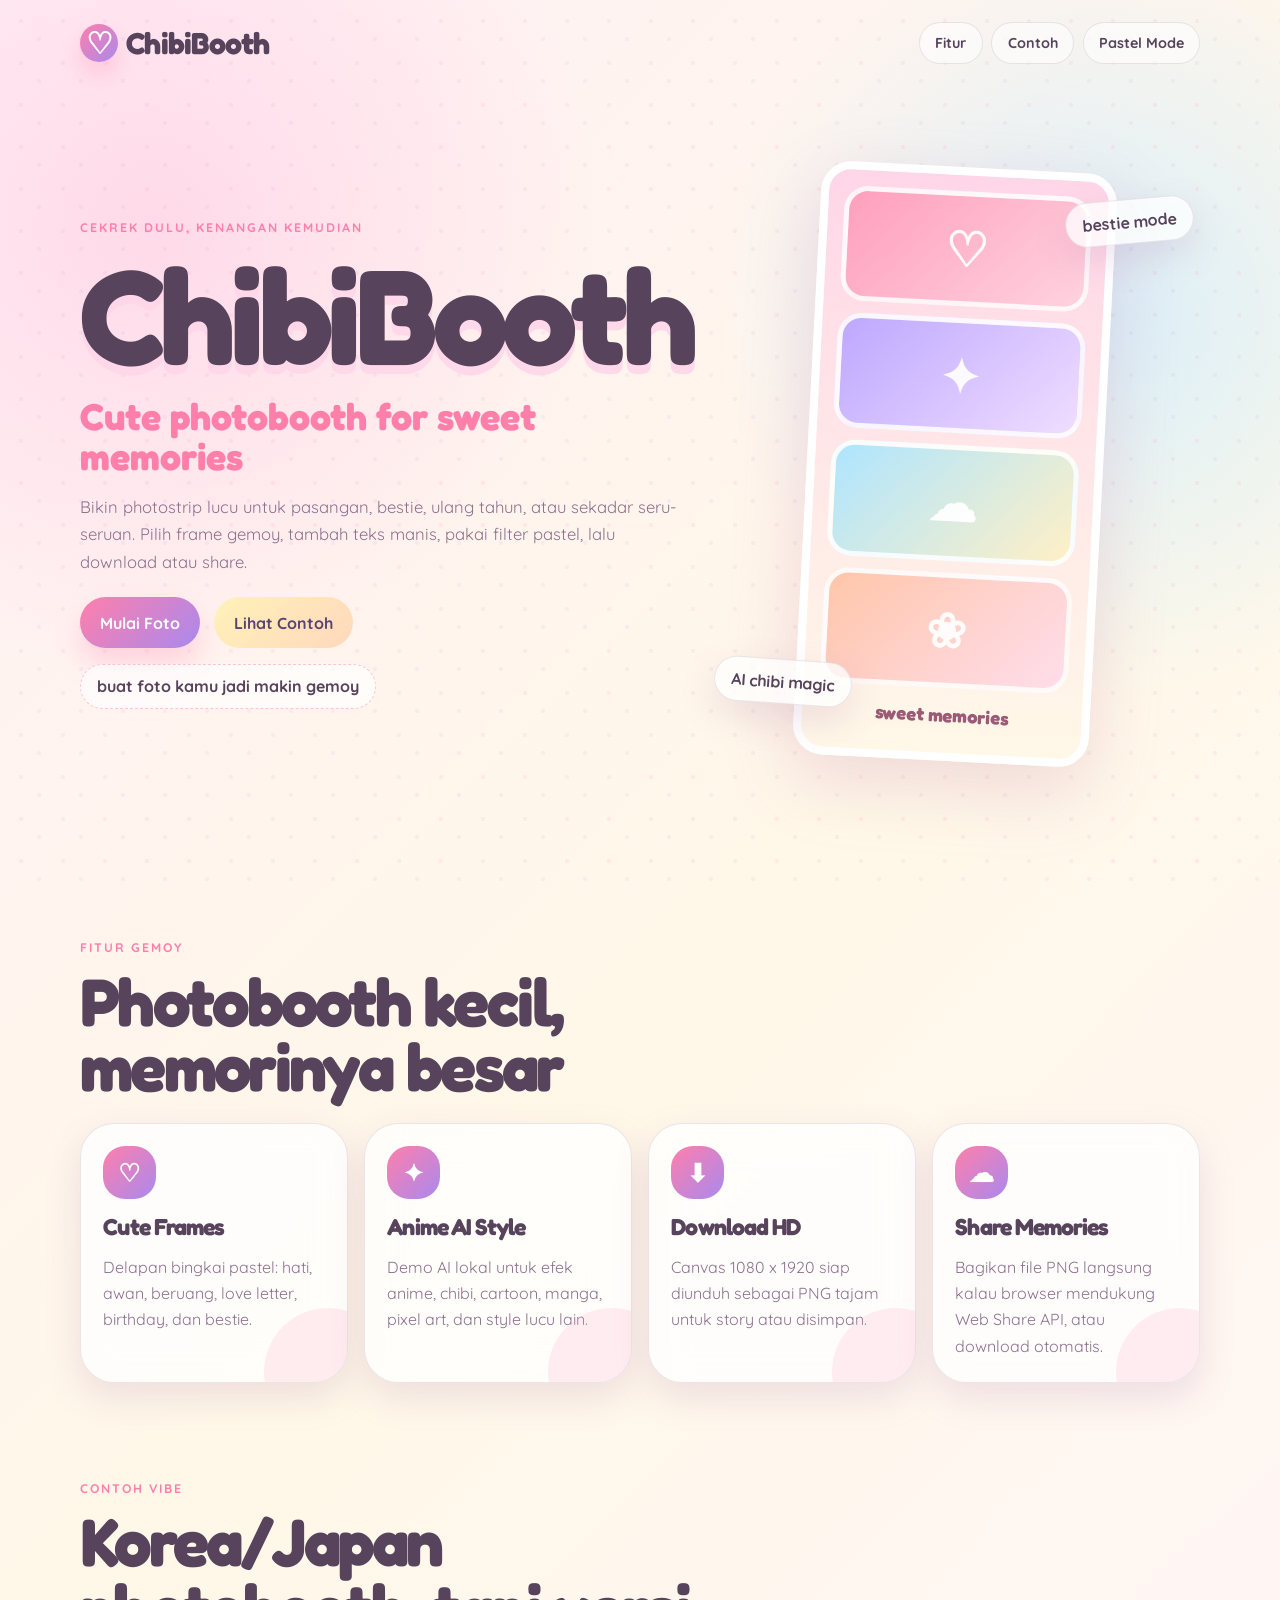
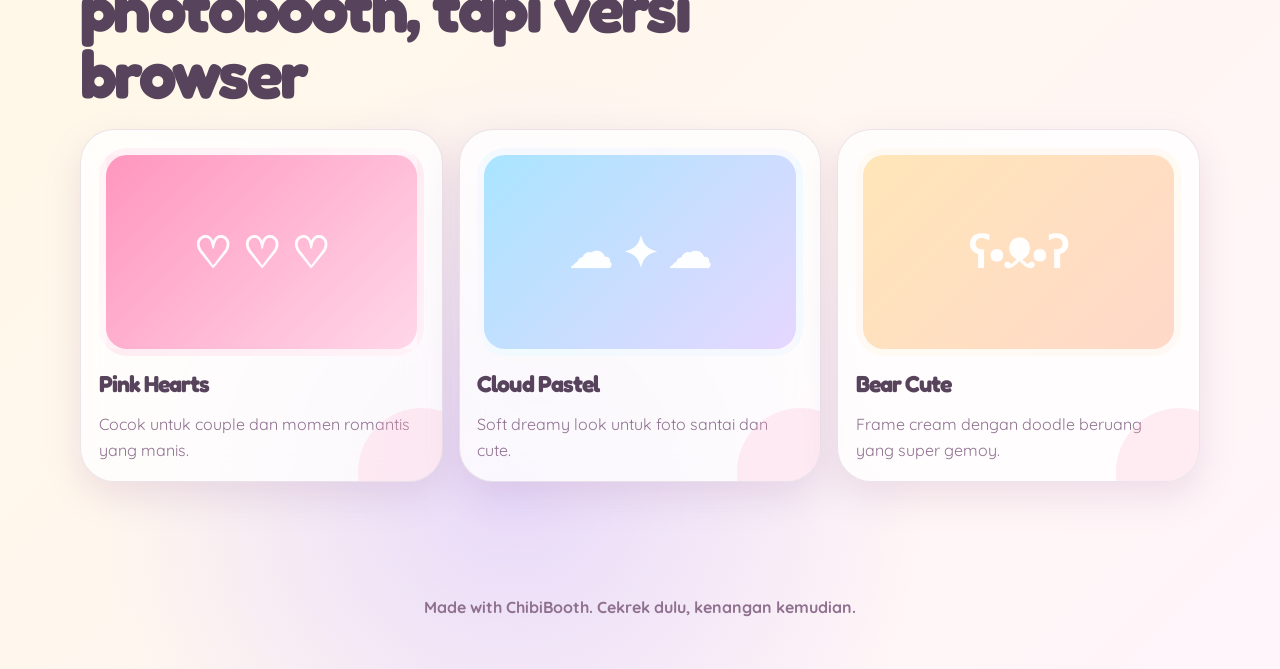
==== index.html @ d27483f0 "Versi Awal" ====
<!DOCTYPE html>
<html lang="id">
<head>
  <meta charset="UTF-8">
  <meta name="viewport" content="width=device-width, initial-scale=1.0">
  <meta name="description" content="ChibiBooth, cute online photobooth for sweet memories.">
  <title>ChibiBooth | Cute Photobooth Online</title>
  <link rel="preconnect" href="https://fonts.googleapis.com">
  <link rel="preconnect" href="https://fonts.gstatic.com" crossorigin>
  <link href="https://fonts.googleapis.com/css2?family=Fredoka:wght@500;600;700&family=Quicksand:wght@400;500;600;700&display=swap" rel="stylesheet">
  <link rel="stylesheet" href="css/style.css">
  <script defer src="js/main.js"></script>
</head>
<body class="landing-page">
  <header class="site-header">
    <a class="brand" href="index.html" aria-label="ChibiBooth home">
      <span class="brand-mark">♡</span>
      <span>ChibiBooth</span>
    </a>
    <nav class="header-actions" aria-label="Navigasi utama">
      <a href="#fitur">Fitur</a>
      <a href="#contoh">Contoh</a>
      <button class="theme-toggle" type="button" data-theme-toggle>Pastel Mode</button>
    </nav>
  </header>

  <main>
    <section class="hero">
      <div class="hero-copy">
        <p class="eyebrow">cekrek dulu, kenangan kemudian</p>
        <h1>ChibiBooth</h1>
        <p class="subtitle">Cute photobooth for sweet memories</p>
        <p class="hero-text">
          Bikin photostrip lucu untuk pasangan, bestie, ulang tahun, atau sekadar seru-seruan.
          Pilih frame gemoy, tambah teks manis, pakai filter pastel, lalu download atau share.
        </p>
        <div class="hero-actions">
          <a class="button button-primary" href="booth.html">Mulai Foto</a>
          <a class="button button-secondary" href="#contoh">Lihat Contoh</a>
        </div>
        <div class="microcopy">buat foto kamu jadi makin gemoy</div>
      </div>

      <div class="hero-preview" aria-label="Preview dummy photostrip ChibiBooth">
        <div class="floating-badge badge-top">bestie mode</div>
        <div class="photostrip-demo">
          <div class="demo-photo demo-photo-one">♡</div>
          <div class="demo-photo demo-photo-two">✦</div>
          <div class="demo-photo demo-photo-three">☁</div>
          <div class="demo-photo demo-photo-four">❀</div>
          <p>sweet memories</p>
        </div>
        <div class="floating-badge badge-bottom">AI chibi magic</div>
      </div>
    </section>

    <section class="feature-section" id="fitur">
      <div class="section-heading">
        <p class="eyebrow">fitur gemoy</p>
        <h2>Photobooth kecil, memorinya besar</h2>
      </div>
      <div class="feature-grid">
        <article class="feature-card">
          <span class="feature-icon">♡</span>
          <h3>Cute Frames</h3>
          <p>Delapan bingkai pastel: hati, awan, beruang, love letter, birthday, dan bestie.</p>
        </article>
        <article class="feature-card">
          <span class="feature-icon">✦</span>
          <h3>Anime AI Style</h3>
          <p>Demo AI lokal untuk efek anime, chibi, cartoon, manga, pixel art, dan style lucu lain.</p>
        </article>
        <article class="feature-card">
          <span class="feature-icon">⬇</span>
          <h3>Download HD</h3>
          <p>Canvas 1080 x 1920 siap diunduh sebagai PNG tajam untuk story atau disimpan.</p>
        </article>
        <article class="feature-card">
          <span class="feature-icon">☁</span>
          <h3>Share Memories</h3>
          <p>Bagikan file PNG langsung kalau browser mendukung Web Share API, atau download otomatis.</p>
        </article>
      </div>
    </section>

    <section class="sample-section" id="contoh">
      <div class="section-heading">
        <p class="eyebrow">contoh vibe</p>
        <h2>Korea/Japan photobooth, tapi versi browser</h2>
      </div>
      <div class="sample-grid">
        <article class="sample-card sample-pink">
          <div class="sample-frame">♡ ♡ ♡</div>
          <h3>Pink Hearts</h3>
          <p>Cocok untuk couple dan momen romantis yang manis.</p>
        </article>
        <article class="sample-card sample-blue">
          <div class="sample-frame">☁ ✦ ☁</div>
          <h3>Cloud Pastel</h3>
          <p>Soft dreamy look untuk foto santai dan cute.</p>
        </article>
        <article class="sample-card sample-cream">
          <div class="sample-frame">ʕ•ᴥ•ʔ</div>
          <h3>Bear Cute</h3>
          <p>Frame cream dengan doodle beruang yang super gemoy.</p>
        </article>
      </div>
    </section>
  </main>

  <footer class="site-footer">
    <p>Made with ChibiBooth. Cekrek dulu, kenangan kemudian.</p>
  </footer>
</body>
</html>
---- css/style.css ----
:root {
  --pink-50: #fff0f6;
  --pink-100: #ffd6e8;
  --pink-200: #ffabc9;
  --rose: #ff7fab;
  --cream: #fff8e8;
  --peach: #ffd8bd;
  --lavender: #d9c8ff;
  --lavender-strong: #a989ee;
  --blue: #ccecff;
  --mint: #d8fff1;
  --yellow: #fff2b8;
  --ink: #57445c;
  --muted: #8f718f;
  --card: rgba(255, 255, 255, 0.78);
  --card-solid: #fffdf8;
  --line: rgba(129, 92, 129, 0.16);
  --shadow: 0 24px 70px rgba(185, 107, 154, 0.22);
  --shadow-soft: 0 14px 36px rgba(151, 92, 151, 0.16);
  --bg-end: #fff5fb;
  --radius-xl: 34px;
  --radius-lg: 24px;
  --radius-md: 18px;
  --font-display: "Fredoka", "Quicksand", sans-serif;
  --font-body: "Quicksand", sans-serif;
}

:root[data-theme="moon"] {
  --pink-50: #211a2b;
  --pink-100: #3a2844;
  --pink-200: #55375d;
  --rose: #ff96bd;
  --cream: #2c2534;
  --peach: #7b4c68;
  --lavender: #806fbd;
  --lavender-strong: #c2acff;
  --blue: #344d68;
  --mint: #315a55;
  --yellow: #7a6740;
  --ink: #fff6ff;
  --muted: #dbc6e5;
  --card: rgba(48, 39, 58, 0.82);
  --card-solid: #31283a;
  --line: rgba(255, 233, 255, 0.16);
  --shadow: 0 24px 70px rgba(8, 4, 14, 0.36);
  --shadow-soft: 0 14px 36px rgba(8, 4, 14, 0.28);
  --bg-end: #241b2d;
}

* {
  box-sizing: border-box;
}

html {
  scroll-behavior: smooth;
}

body {
  min-height: 100vh;
  margin: 0;
  color: var(--ink);
  font-family: var(--font-body);
  background:
    radial-gradient(circle at 12% 10%, rgba(255, 214, 232, 0.88), transparent 28rem),
    radial-gradient(circle at 86% 14%, rgba(204, 236, 255, 0.72), transparent 24rem),
    radial-gradient(circle at 40% 92%, rgba(217, 200, 255, 0.62), transparent 26rem),
    linear-gradient(135deg, var(--pink-50), var(--cream) 48%, var(--bg-end));
  overflow-x: hidden;
}

body::before {
  position: fixed;
  inset: 0;
  z-index: -1;
  pointer-events: none;
  content: "";
  opacity: 0.4;
  background-image:
    radial-gradient(circle, rgba(255, 127, 171, 0.26) 0 2px, transparent 2.5px),
    radial-gradient(circle, rgba(169, 137, 238, 0.22) 0 2px, transparent 2.5px);
  background-position: 0 0, 18px 18px;
  background-size: 42px 42px;
}

a {
  color: inherit;
  text-decoration: none;
}

button,
input,
select,
textarea {
  font: inherit;
}

img,
video,
canvas {
  display: block;
  max-width: 100%;
}

.hidden {
  display: none !important;
}

.site-header {
  display: flex;
  align-items: center;
  justify-content: space-between;
  gap: 1rem;
  width: min(1120px, calc(100% - 2rem));
  margin: 0 auto;
  padding: 1rem 0;
}

.brand {
  display: inline-flex;
  align-items: center;
  gap: 0.55rem;
  color: var(--ink);
  font-family: var(--font-display);
  font-size: clamp(1.4rem, 5vw, 1.9rem);
  font-weight: 700;
  letter-spacing: -0.03em;
}

.brand-mark {
  display: grid;
  width: 2.35rem;
  height: 2.35rem;
  place-items: center;
  color: #fff;
  border-radius: 999px;
  background: linear-gradient(135deg, var(--rose), var(--lavender-strong));
  box-shadow: 0 12px 22px rgba(255, 127, 171, 0.28);
}

.header-actions {
  display: flex;
  align-items: center;
  justify-content: flex-end;
  gap: 0.55rem;
  flex-wrap: wrap;
}

.header-actions a,
.theme-toggle,
.text-button {
  border: 1px solid var(--line);
  color: var(--ink);
  background: rgba(255, 255, 255, 0.58);
  border-radius: 999px;
  padding: 0.7rem 0.95rem;
  font-size: 0.9rem;
  font-weight: 700;
  cursor: pointer;
  transition: transform 180ms ease, box-shadow 180ms ease, background 180ms ease;
}

.header-actions a:hover,
.theme-toggle:hover,
.text-button:hover {
  transform: translateY(-2px) rotate(-1deg);
  box-shadow: var(--shadow-soft);
  background: var(--card-solid);
}

main {
  width: min(1120px, calc(100% - 2rem));
  margin: 0 auto;
}

.eyebrow {
  margin: 0 0 0.65rem;
  color: var(--rose);
  font-size: 0.78rem;
  font-weight: 800;
  letter-spacing: 0.16em;
  text-transform: uppercase;
}

h1,
h2,
h3 {
  margin: 0;
  font-family: var(--font-display);
  line-height: 0.98;
  letter-spacing: -0.04em;
}

p {
  line-height: 1.65;
}

.button {
  display: inline-flex;
  align-items: center;
  justify-content: center;
  min-height: 3.15rem;
  border: 0;
  border-radius: 999px;
  padding: 0.85rem 1.25rem;
  font-weight: 800;
  cursor: pointer;
  transition: transform 180ms ease, box-shadow 180ms ease, filter 180ms ease;
  white-space: nowrap;
}

.button:hover {
  transform: translateY(-3px) rotate(-1deg);
  box-shadow: var(--shadow-soft);
  filter: saturate(1.06);
}

.button:active {
  transform: translateY(0) scale(0.98);
}

.button-primary {
  color: #fff;
  background: linear-gradient(135deg, var(--rose), var(--lavender-strong));
  box-shadow: 0 16px 28px rgba(255, 127, 171, 0.28);
}

.button-secondary {
  color: #5b4470;
  background: linear-gradient(135deg, var(--yellow), var(--peach));
}

.button-soft {
  color: var(--ink);
  background: linear-gradient(135deg, rgba(255, 255, 255, 0.9), rgba(217, 200, 255, 0.64));
  border: 1px solid var(--line);
}

.button-ghost {
  color: var(--ink);
  background: rgba(255, 255, 255, 0.52);
  border: 1px solid var(--line);
}

label {
  display: grid;
  gap: 0.45rem;
  color: var(--muted);
  font-size: 0.9rem;
  font-weight: 800;
}

input,
select,
textarea {
  width: 100%;
  border: 1px solid var(--line);
  border-radius: 18px;
  color: var(--ink);
  background: rgba(255, 255, 255, 0.78);
  outline: 0;
}

input,
select {
  min-height: 3rem;
  padding: 0 0.9rem;
}

textarea {
  resize: vertical;
  padding: 0.9rem;
}

input:focus,
select:focus,
textarea:focus {
  border-color: rgba(255, 127, 171, 0.72);
  box-shadow: 0 0 0 4px rgba(255, 171, 201, 0.24);
}

.toggle-row {
  display: flex;
  align-items: center;
  gap: 0.6rem;
  color: var(--ink);
  font-weight: 800;
}

.toggle-row input {
  width: 1.2rem;
  min-height: auto;
  height: 1.2rem;
  accent-color: var(--rose);
}

.hero {
  display: grid;
  gap: 2rem;
  align-items: center;
  min-height: calc(100vh - 6rem);
  padding: 2rem 0 4rem;
}

.hero-copy {
  position: relative;
  z-index: 1;
}

.hero h1 {
  max-width: 9ch;
  font-size: clamp(4.3rem, 18vw, 8.4rem);
  color: var(--ink);
  text-shadow: 0 9px 0 rgba(255, 214, 232, 0.9);
}

.subtitle {
  margin: 1rem 0 0;
  color: var(--rose);
  font-family: var(--font-display);
  font-size: clamp(1.35rem, 5vw, 2.35rem);
  font-weight: 700;
  line-height: 1.05;
}

.hero-text {
  max-width: 38rem;
  color: var(--muted);
  font-size: 1.04rem;
}

.hero-actions {
  display: flex;
  gap: 0.85rem;
  flex-wrap: wrap;
  margin-top: 1.4rem;
}

.microcopy {
  display: inline-flex;
  margin-top: 1rem;
  color: var(--ink);
  background: rgba(255, 255, 255, 0.66);
  border: 1px dashed rgba(255, 127, 171, 0.45);
  border-radius: 999px;
  padding: 0.72rem 1rem;
  font-weight: 800;
}

.hero-preview {
  position: relative;
  display: grid;
  place-items: center;
  min-height: 34rem;
}

.photostrip-demo {
  width: min(18.5rem, 86vw);
  padding: 1rem 1rem 1.4rem;
  border: 8px solid #fff;
  border-radius: 30px;
  background:
    radial-gradient(circle at 16% 12%, rgba(255, 255, 255, 0.85) 0 0.7rem, transparent 0.75rem),
    linear-gradient(180deg, var(--pink-100), var(--cream));
  box-shadow: var(--shadow);
  transform: rotate(3deg);
  animation: floaty 4.5s ease-in-out infinite;
}

.demo-photo {
  display: grid;
  height: 7.2rem;
  place-items: center;
  margin-bottom: 0.75rem;
  border: 5px solid rgba(255, 255, 255, 0.88);
  border-radius: 24px;
  color: rgba(255, 255, 255, 0.92);
  font-family: var(--font-display);
  font-size: 3rem;
  font-weight: 800;
}

.demo-photo-one {
  background: linear-gradient(135deg, #ff9fbe, #ffd2df);
}

.demo-photo-two {
  background: linear-gradient(135deg, #bda8ff, #f0ddff);
}

.demo-photo-three {
  background: linear-gradient(135deg, #aee5ff, #fff0c6);
}

.demo-photo-four {
  background: linear-gradient(135deg, #ffc6aa, #ffddeb);
}

.photostrip-demo p {
  margin: 0.2rem 0 0;
  text-align: center;
  color: #9b5a76;
  font-family: var(--font-display);
  font-size: 1.15rem;
  font-weight: 800;
}

.floating-badge {
  position: absolute;
  z-index: 2;
  color: var(--ink);
  background: rgba(255, 255, 255, 0.76);
  border: 1px solid var(--line);
  border-radius: 999px;
  padding: 0.72rem 1rem;
  font-weight: 900;
  box-shadow: var(--shadow-soft);
}

.badge-top {
  top: 2rem;
  right: 0.4rem;
  transform: rotate(-5deg);
}

.badge-bottom {
  bottom: 3.5rem;
  left: 0.2rem;
  transform: rotate(4deg);
}

.feature-section,
.sample-section {
  padding: 3rem 0;
}

.section-heading {
  max-width: 42rem;
  margin-bottom: 1.4rem;
}

.section-heading h2 {
  font-size: clamp(2.1rem, 8vw, 4.2rem);
}

.feature-grid,
.sample-grid {
  display: grid;
  gap: 1rem;
}

.feature-card,
.sample-card,
.empty-card {
  position: relative;
  overflow: hidden;
  border: 1px solid var(--line);
  border-radius: var(--radius-xl);
  background: var(--card);
  box-shadow: var(--shadow-soft);
  backdrop-filter: blur(18px);
}

.feature-card {
  padding: 1.4rem;
}

.feature-card::after,
.sample-card::after {
  position: absolute;
  right: -2.8rem;
  bottom: -3.4rem;
  width: 8rem;
  height: 8rem;
  content: "";
  border-radius: 999px;
  background: rgba(255, 171, 201, 0.22);
}

.feature-icon {
  display: grid;
  width: 3.3rem;
  height: 3.3rem;
  place-items: center;
  margin-bottom: 1rem;
  color: #fff;
  border-radius: 22px;
  background: linear-gradient(135deg, var(--rose), var(--lavender-strong));
  font-size: 1.55rem;
  font-weight: 900;
}

.feature-card h3,
.sample-card h3 {
  font-size: 1.45rem;
}

.feature-card p,
.sample-card p {
  margin-bottom: 0;
  color: var(--muted);
}

.sample-card {
  padding: 1.1rem;
}

.sample-frame {
  display: grid;
  min-height: 13rem;
  place-items: center;
  margin-bottom: 1rem;
  border: 7px solid rgba(255, 255, 255, 0.82);
  border-radius: 28px;
  color: rgba(255, 255, 255, 0.95);
  font-family: var(--font-display);
  font-size: 2.7rem;
  font-weight: 900;
}

.sample-pink .sample-frame {
  background: linear-gradient(135deg, #ff96bd, #ffd7e8);
}

.sample-blue .sample-frame {
  background: linear-gradient(135deg, #a9e5ff, #e6d7ff);
}

.sample-cream .sample-frame {
  background: linear-gradient(135deg, #ffe6b8, #ffd8c9);
}

.site-footer {
  width: min(1120px, calc(100% - 2rem));
  margin: 1rem auto 0;
  padding: 2rem 0;
  color: var(--muted);
  text-align: center;
  font-weight: 700;
}

@keyframes floaty {
  0%,
  100% {
    transform: translateY(0) rotate(3deg);
  }

  50% {
    transform: translateY(-14px) rotate(1deg);
  }
}

@media (min-width: 720px) {
  .site-header {
    padding: 1.35rem 0;
  }

  .hero {
    grid-template-columns: minmax(0, 1.1fr) minmax(18rem, 0.9fr);
    padding-top: 1rem;
  }

  .feature-grid {
    grid-template-columns: repeat(2, minmax(0, 1fr));
  }

  .sample-grid {
    grid-template-columns: repeat(3, minmax(0, 1fr));
  }
}

@media (min-width: 980px) {
  .feature-grid {
    grid-template-columns: repeat(4, minmax(0, 1fr));
  }
}

@media (prefers-reduced-motion: reduce) {
  *,
  *::before,
  *::after {
    scroll-behavior: auto !important;
    animation-duration: 0.001ms !important;
    animation-iteration-count: 1 !important;
    transition-duration: 0.001ms !important;
  }
}
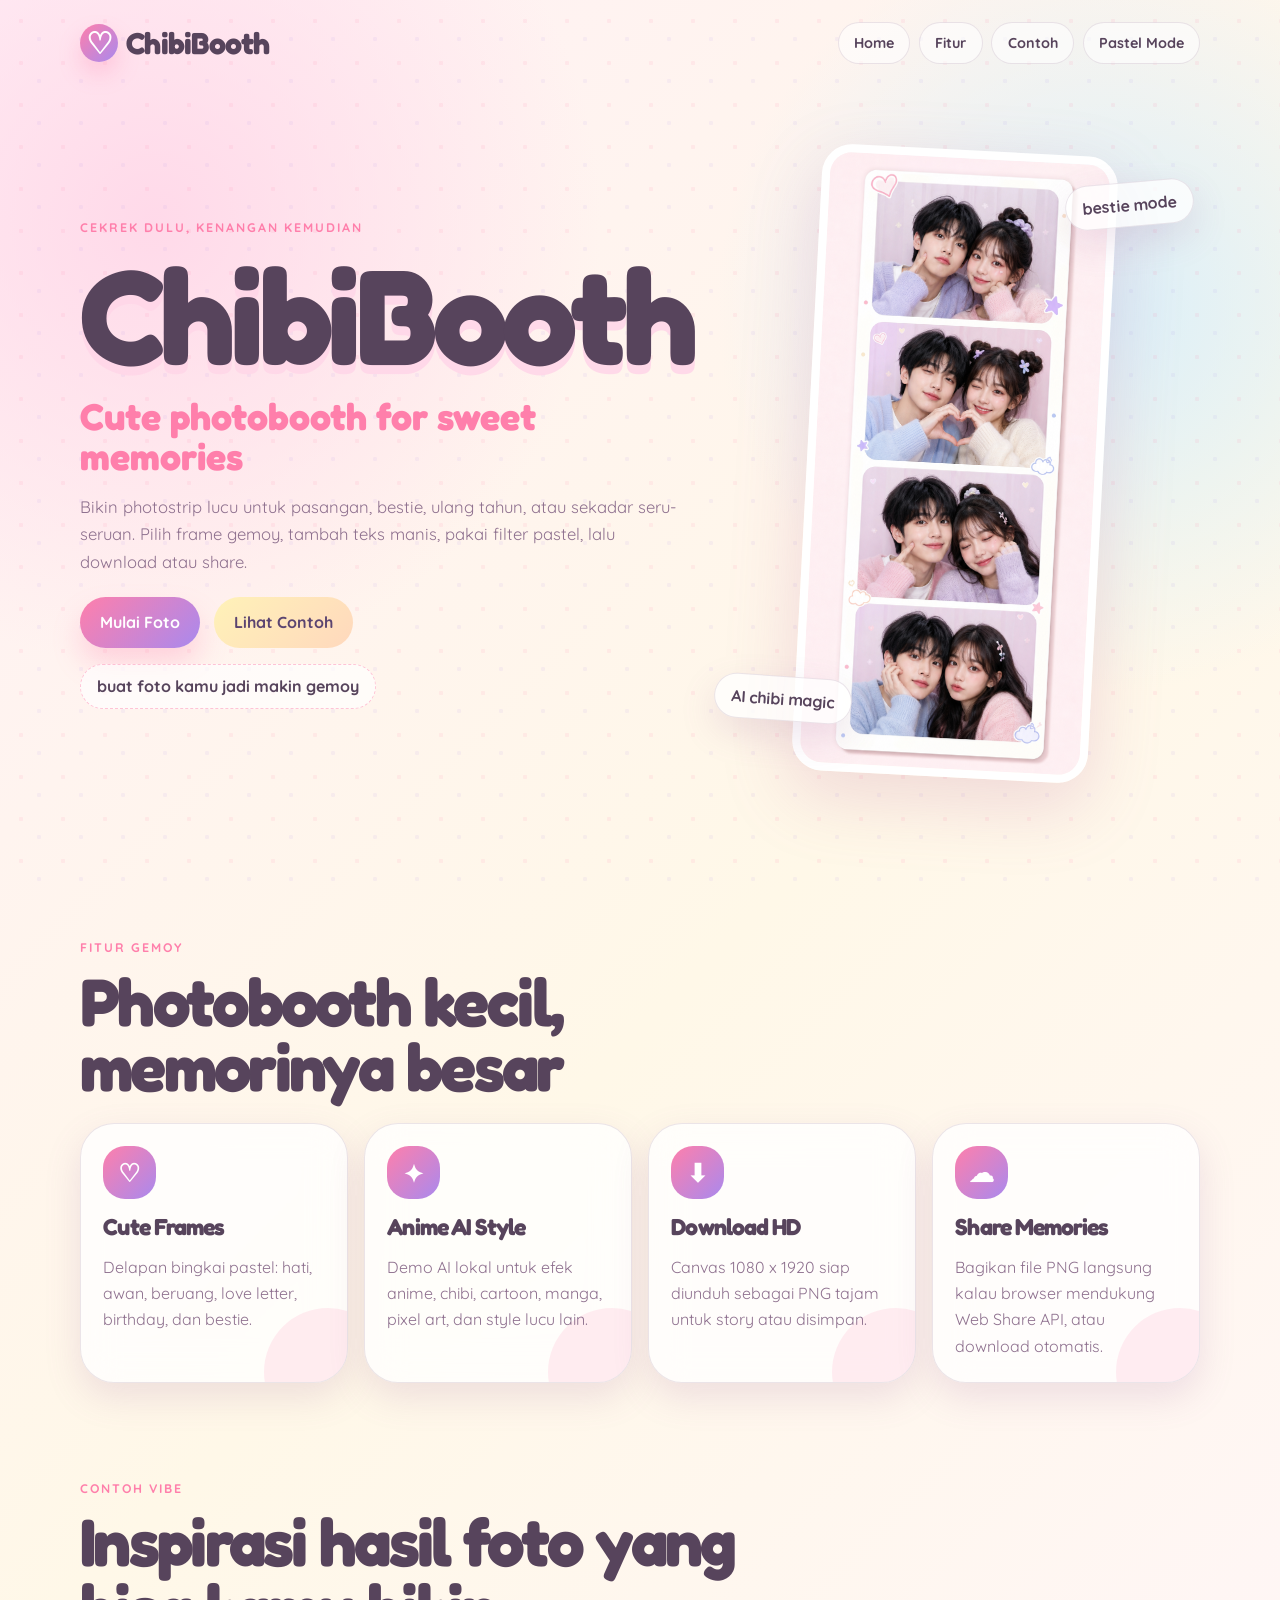
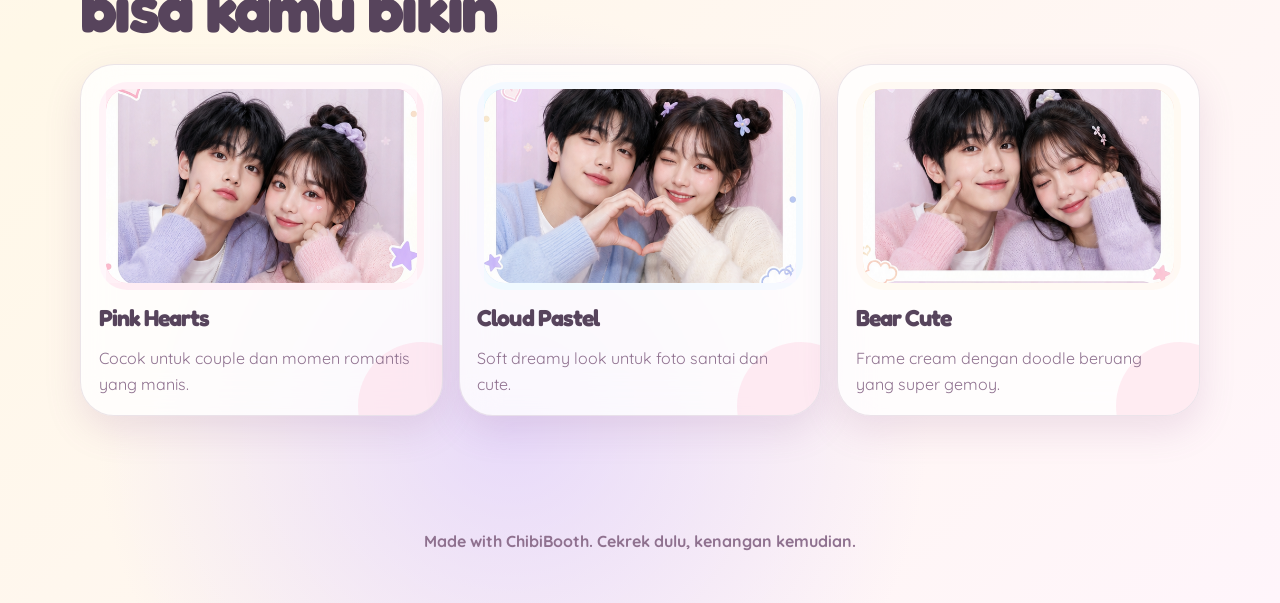
==== commit c93e571f: "update v1" ====
--- a/index.html
+++ b/index.html
@@ -18,6 +18,7 @@
       <span>ChibiBooth</span>
     </a>
     <nav class="header-actions" aria-label="Navigasi utama">
+      <a href="index.html">Home</a>
       <a href="#fitur">Fitur</a>
       <a href="#contoh">Contoh</a>
       <button class="theme-toggle" type="button" data-theme-toggle>Pastel Mode</button>
@@ -41,9 +42,10 @@
         <div class="microcopy">buat foto kamu jadi makin gemoy</div>
       </div>
 
-      <div class="hero-preview" aria-label="Preview dummy photostrip ChibiBooth">
+      <div class="hero-preview" aria-label="Preview photostrip ChibiBooth">
         <div class="floating-badge badge-top">bestie mode</div>
         <div class="photostrip-demo">
+          <img src="assets/samples/ai-photostrip-demo.png" alt="Contoh photostrip AI ChibiBooth dengan empat foto pastel">
           <div class="demo-photo demo-photo-one">♡</div>
           <div class="demo-photo demo-photo-two">✦</div>
           <div class="demo-photo demo-photo-three">☁</div>
@@ -86,21 +88,27 @@
     <section class="sample-section" id="contoh">
       <div class="section-heading">
         <p class="eyebrow">contoh vibe</p>
-        <h2>Korea/Japan photobooth, tapi versi browser</h2>
+        <h2>Inspirasi hasil foto yang bisa kamu bikin</h2>
       </div>
       <div class="sample-grid">
         <article class="sample-card sample-pink">
-          <div class="sample-frame">♡ ♡ ♡</div>
+          <div class="sample-frame">
+            <img src="assets/samples/ai-sample-pink.png" alt="Contoh hasil frame Pink Hearts">
+          </div>
           <h3>Pink Hearts</h3>
           <p>Cocok untuk couple dan momen romantis yang manis.</p>
         </article>
         <article class="sample-card sample-blue">
-          <div class="sample-frame">☁ ✦ ☁</div>
+          <div class="sample-frame">
+            <img src="assets/samples/ai-sample-cloud.png" alt="Contoh hasil frame Cloud Pastel">
+          </div>
           <h3>Cloud Pastel</h3>
           <p>Soft dreamy look untuk foto santai dan cute.</p>
         </article>
         <article class="sample-card sample-cream">
-          <div class="sample-frame">ʕ•ᴥ•ʔ</div>
+          <div class="sample-frame">
+            <img src="assets/samples/ai-sample-bear.png" alt="Contoh hasil frame Bear Cute">
+          </div>
           <h3>Bear Cute</h3>
           <p>Frame cream dengan doodle beruang yang super gemoy.</p>
         </article>
--- a/css/style.css
+++ b/css/style.css
@@ -101,6 +101,10 @@
   max-width: 100%;
 }
 
+figure {
+  margin: 0;
+}
+
 .hidden {
   display: none !important;
 }
@@ -204,8 +208,10 @@
   padding: 0.85rem 1.25rem;
   font-weight: 800;
   cursor: pointer;
+  line-height: 1.12;
+  text-align: center;
   transition: transform 180ms ease, box-shadow 180ms ease, filter 180ms ease;
-  white-space: nowrap;
+  white-space: normal;
 }
 
 .button:hover {
@@ -355,15 +361,26 @@
 
 .photostrip-demo {
   width: min(18.5rem, 86vw);
-  padding: 1rem 1rem 1.4rem;
+  aspect-ratio: 862 / 1825;
+  padding: 0;
   border: 8px solid #fff;
   border-radius: 30px;
-  background:
-    radial-gradient(circle at 16% 12%, rgba(255, 255, 255, 0.85) 0 0.7rem, transparent 0.75rem),
-    linear-gradient(180deg, var(--pink-100), var(--cream));
+  background: rgba(255, 255, 255, 0.64);
   box-shadow: var(--shadow);
   transform: rotate(3deg);
   animation: floaty 4.5s ease-in-out infinite;
+}
+
+.photostrip-demo .demo-photo,
+.photostrip-demo p {
+  display: none;
+}
+
+.photostrip-demo img {
+  width: 100%;
+  height: 100%;
+  border-radius: 22px;
+  object-fit: cover;
 }
 
 .demo-photo {
@@ -469,11 +486,19 @@
   position: absolute;
   right: -2.8rem;
   bottom: -3.4rem;
+  z-index: 0;
   width: 8rem;
   height: 8rem;
   content: "";
+  pointer-events: none;
   border-radius: 999px;
   background: rgba(255, 171, 201, 0.22);
+}
+
+.feature-card > *,
+.sample-card > * {
+  position: relative;
+  z-index: 1;
 }
 
 .feature-icon {
@@ -506,15 +531,24 @@
 
 .sample-frame {
   display: grid;
-  min-height: 13rem;
+  overflow: hidden;
+  height: 13rem;
   place-items: center;
   margin-bottom: 1rem;
   border: 7px solid rgba(255, 255, 255, 0.82);
   border-radius: 28px;
-  color: rgba(255, 255, 255, 0.95);
+  color: transparent;
+  background: #fff url("../assets/samples/ai-photostrip-demo.png") center / cover no-repeat;
   font-family: var(--font-display);
-  font-size: 2.7rem;
+  font-size: 0;
   font-weight: 900;
+}
+
+.sample-frame img {
+  width: 100%;
+  height: 100%;
+  object-fit: cover;
+  object-position: center;
 }
 
 .sample-pink .sample-frame {
@@ -565,6 +599,45 @@
 
   .sample-grid {
     grid-template-columns: repeat(3, minmax(0, 1fr));
+  }
+}
+
+@media (max-width: 560px) {
+  .site-header {
+    display: grid;
+    grid-template-columns: 1fr;
+    align-items: start;
+    gap: 0.65rem;
+    width: min(100% - 1rem, 1120px);
+  }
+
+  .brand {
+    order: 2;
+  }
+
+  .header-actions {
+    order: 1;
+    width: 100%;
+    justify-content: flex-start;
+    flex-wrap: nowrap;
+    overflow-x: auto;
+    padding-bottom: 0.15rem;
+    scrollbar-width: none;
+  }
+
+  .header-actions::-webkit-scrollbar {
+    display: none;
+  }
+
+  .header-actions a,
+  .theme-toggle,
+  .text-button {
+    padding: 0.64rem 0.78rem;
+    font-size: 0.84rem;
+  }
+
+  main {
+    width: min(100% - 1rem, 1120px);
   }
 }
 
